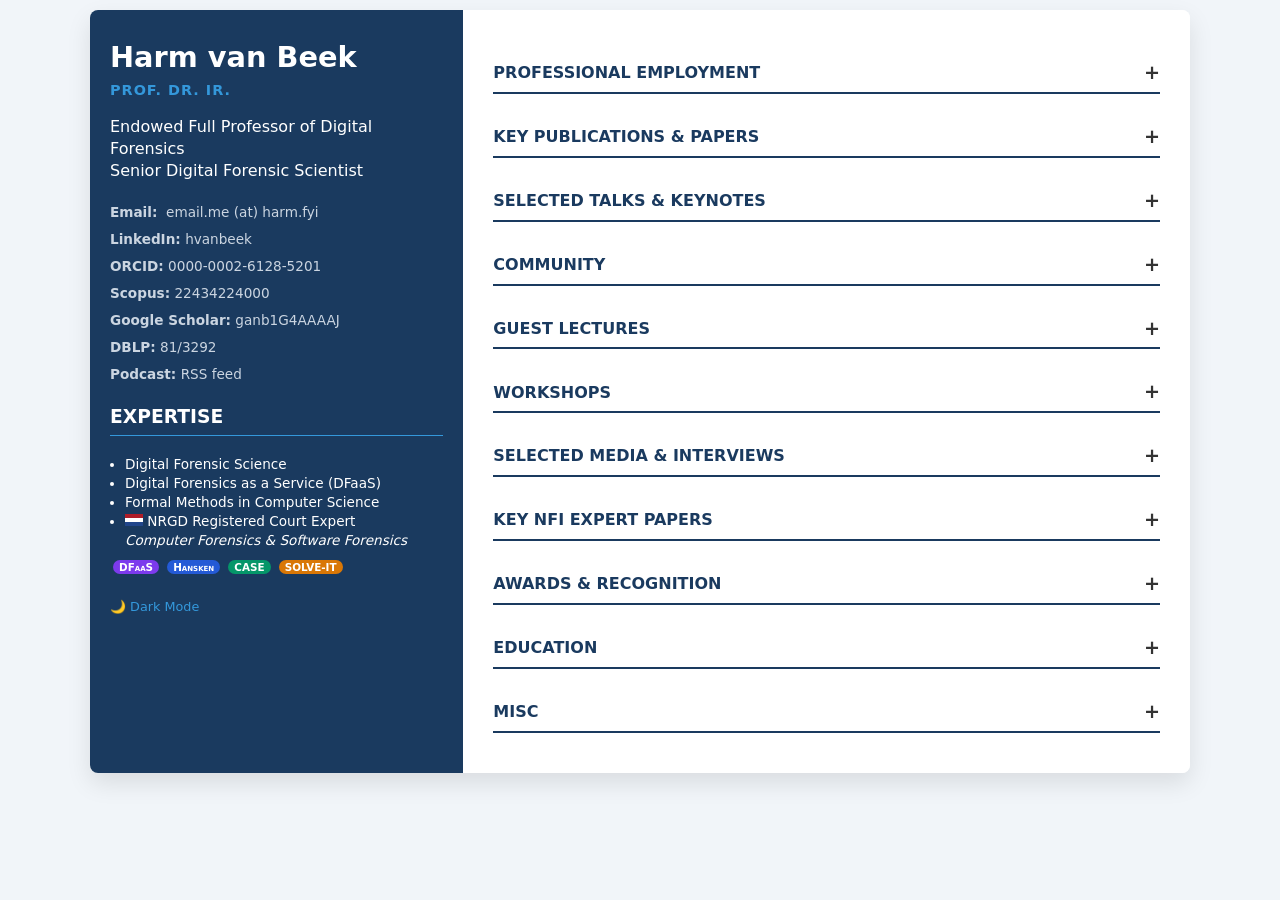
==== index.html @ a6e136b5 "bibtex buttons added" ====
<!DOCTYPE html>
<html lang="en">
<head>
    <meta charset="UTF-8">
    <meta name="viewport" content="width=device-width, initial-scale=1.0">
    <title>Harm van Beek</title>
    <link rel="stylesheet" href="styles.css">
</head>
<body>

<div class="cv-container">
    <aside class="sidebar">
        <h1>Harm van Beek</h1>
        <h2>Prof. Dr. Ir.</h2>
        <p>Endowed Full Professor of Digital Forensics<br>
		Senior Digital Forensic Scientist</p>
        
        <div class="contact-info">
            <div class="contact-item"><strong>Email:</strong>&nbsp; email.me (at) harm.fyi</div>
            <div class="contact-item"><strong>LinkedIn:</strong>&nbsp; <a href="https://linkedin.com/in/hvanbeek" target="_blank">hvanbeek</a></div>
            <div class="contact-item"><strong>ORCID:</strong>&nbsp; <a href="https://orcid.org/0000-0002-6128-5201" target="_blank">0000-0002-6128-5201</a></div>
            <div class="contact-item"><strong>Scopus:</strong>&nbsp; <a href="https://www.scopus.com/authid/detail.uri?authorId=22434224000" target="_blank">22434224000</a></div>
			<div class="contact-item"><strong>Google Scholar:</strong>&nbsp; <a href="https://scholar.google.nl/citations?user=ganb1G4AAAAJ" target="_blank">ganb1G4AAAAJ</a></div>
            <div class="contact-item"><strong>DBLP:</strong>&nbsp; <a href="https://dblp.org/pid/81/3292.html" target="_blank">81/3292</a></div>           
            <div class="contact-item"><strong><a href="podcast.html" target="_blank">Podcast</a>:</strong>&nbsp; <a href="podcast-rss.xml" target="_blank">RSS feed</a></div>
        </div>

        <div style="margin-top:20px;">
            <h3 style="border-bottom: 1px solid var(--accent); padding-bottom:5px;">EXPERTISE</h3>
            <ul style="font-size: 0.85rem; padding-left: 15px; margin: 5px 0;">
                <li>Digital Forensic Science</li>
                <li>Digital Forensics as a Service (DFaaS)</li>
                <li>Formal Methods in Computer Science</li>
                <li> <div class="dutch-flag"></div> NRGD Registered Court Expert<br>
                    <em>Computer Forensics &amp; Software Forensics</em></li>
            </ul>
        </div>

		<span class="tag tag-dfaas" onclick="filterTag('dfaas')">DFaaS</span>
		<span class="tag tag-hansken" onclick="filterTag('hansken')">Hansken</span>
		<span class="tag tag-case" onclick="filterTag('case')">CASE</span>
		<span class="tag tag-solveit" onclick="filterTag('solveit')">SOLVE-IT</span>

        <div id="theme-toggle" style="margin-top: 20px; cursor: pointer; font-size: 0.8rem; color: var(--accent);">🌙 Dark Mode</div>

    </aside>

    <main class="main-content">
        
        <div class="section-header" onclick="toggleSection('emp')">
            <h3>Professional Employment</h3>
            <span class="collapse-icon" id="emp-icon">+</span>
        </div>
        <div id="emp" class="collapsible-content collapsed">
            <div class="entry">
                <span class="entry-date">Since 2024</span>
                <span class="entry-title">Endowed Full Professor of Digital Forensics</span>
                <span class="entry-desc">Open Universiteit (OUNL), Faculty of Science</span>
                <a href="https://www.ou.nl/en/zoek-medewerker#!user/HB6" class="link-btn" target="_blank">link</a>
            </div>
            <div class="entry">
                <span class="entry-date">Since 2009</span>
                <span class="entry-title">(Senior) Digital Forensic Scientist</span>
                <span class="entry-desc">Netherlands Forensic Institute (NFI)</span>
                <a href="https://www.forensicinstitute.nl/research-and-innovation/nfi-professors/harm-van-beek" class="link-btn" target="_blank">link</a>
			</div>
            <div class="entry">
                <span class="entry-date">Since 2026</span> <span class="tag tag-hansken">Hansken</span>
                <span class="entry-title">Hansken Scientific Lead</span>
                <span class="entry-desc">Hansken, Netherlands Forensic Institute (NFI)</span>
                <a href="https://www.hansken.nl/latest/news/2026/05/28/bridging-science-and-practice-a-new-chapter-for-the-hansken-community" class="link-btn" target="_blank">link</a>
			</div>
            <div class="entry">
                <span class="entry-date">1998 - 2009</span>
                <span class="entry-title">Founder, Co-owner and CTO</span>
                <span class="entry-desc">ISAAC Software Solutions BV &amp; ISAAC Web Solutions BV</span>
            </div>
        </div>

        <div class="section-header" onclick="toggleSection('pub')">
            <h3>Key Publications & Papers</h3>
            <span class="collapse-icon" id="pub-icon">+</span>
        </div>
        <div id="pub" class="collapsible-content collapsed">
            <div class="entry">
                <span class="entry-date">Oct 2026</span>
                <span class="entry-title">A Formal Model for Forensically Sound Timestamp Normalization</span>
                <span class="entry-desc">L. Hornung, C. Bakker, B. Timbermont, R. van Dijk, H. van Beek, N. Alechina. International Symposium on Temporal Representation and Reasoning (TIME) 2026.</span>
                <a href="https://doi.org/10.4230/OASIcs.TIME.2026.10" class="link-btn" target="_blank">DOI</a>&nbsp;<a href="#" onclick="downloadBibtex('10.4230/OASIcs.TIME.2026.10').catch(error => console.error(error)); return false;" class="link-btn">BibTeX</a>
            </div>
            <div class="entry">
                <span class="entry-date">Aug 2026</span>
                <span class="entry-title"><div class="dutch-flag"></div> Landecks normatieve ideaal en de technische realiteit: naar een gefaseerd toetsingskader</span>
                <span class="entry-desc">H. van Beek, M. Egberts. Expertise &amp; Recht.</span>
                <a href="https://www.uitgeverijparis.nl/nl/reader/2000000195/2000001838" class="link-btn" target="_blank">link</a>&nbsp;<a href="bib/beek_landeck_2026.bib" target="_blank" class="link-btn">BibTeX</a>
            </div>
            <div class="entry">
                <span class="entry-date">Jul 2026</span> <span class="tag tag-hansken">Hansken</span>
                <span class="entry-title">From Data to Discovery: Harnessing Advanced Language Models for Digital Forensics</span>
                <span class="entry-desc">H. Henseler &amp; H. van Beek. Policing in the Digital Society Network Yearbook 2026</span>
                <a href="https://www.boomportaal.nl/boek/9789047303183#39" class="link-btn" target="_blank">link</a>&nbsp;<a href="bib/henseler_harnessing_2026.bib" target="_blank" class="link-btn">BibTeX</a>
            </div>
            <div class="entry">
                <span class="entry-date">Apr 2026</span>
                <span class="entry-title">How to carve out-of-order fragmented files</span>
                <span class="entry-desc">N. Huijsmans, B. Kuijsten, H. Jonker, H. van Beek. Lecture Notes in Computer Science.</span>
                <a href="https://doi.org/10.1007/978-3-032-20684-8_7" class="link-btn" target="_blank">DOI</a>&nbsp;<a href="#" onclick="downloadBibtex('10.1007/978-3-032-20684-8_7').catch(error => console.error(error)); return false;" class="link-btn">BibTeX</a>
            </div>
            <div class="entry">
                <span class="entry-date">Mar 2026</span>
                <span class="entry-title">Connecting File Timestamps: A Formal Approach</span>
                <span class="entry-desc">L. Hornung, H. Jonker, H. van Beek. Digital Forensic Doctorate Symposium (DFDS) 2026</span>
                <a href="https://doi.org/10.1145/3785318.3785319" class="link-btn" target="_blank">DOI</a>&nbsp;<a href="#" onclick="downloadBibtex('10.1145/3785318.3785319').catch(error => console.error(error)); return false;" class="link-btn">BibTeX</a>
            </div>
            <div class="entry">
                <span class="entry-date">Mar 2026</span> <span class="tag tag-hansken">Hansken</span>
                <span class="entry-title">Structured Report Generation using Local LLMs for Chat-Based Digital Forensics</span>
                <span class="entry-desc"> Y. Dehing, H. Henseler, T. Meconi, M. Worring, H. van Beek. Digital Forensic Doctorate Symposium (DFDS) 2026</span>
                <a href="https://doi.org/10.1145/3785318.3785330" class="link-btn" target="_blank">DOI</a>&nbsp;<a href="#" onclick="downloadBibtex('10.1145/3785318.3785330').catch(error => console.error(error)); return false;" class="link-btn">BibTeX</a>
            </div>
            <div class="entry">
                <span class="entry-date">Sep 2025 | Inaugural Lecture</span>
                <span class="entry-title">Digital Traces: Clearly Unclear</span>
                <span class="entry-desc">H. van Beek. Open Universiteit, Heerlen</span>
                <a href="https://doi.org/10.71583/20250919hvb" class="link-btn" target="_blank">DOI</a>&nbsp;<a href="#" onclick="downloadBibtex('10.71583/20250919hvb').catch(error => console.error(error)); return false;" class="link-btn">BibTeX</a>
                <a href="https://ou.nl/vanbeek" class="link-btn" target="_blank">NL</a>
                <a href="https://ou.nl/vanbeek-en" class="link-btn" target="_blank">EN</a>
            </div>
            <div class="entry">
                <span class="entry-date">Jul 2025</span>
                <span class="entry-title">Criminalistic zoom levels: Unravelling the hierarchy of forensic traces</span>
                <span class="entry-desc">H. van Beek, C. van den Pol, J. van der Weerd. Forensic Science International</span>
                <a href="https://doi.org/10.1016/j.forsciint.2025.112498" class="link-btn" target="_blank">DOI</a>&nbsp;<a href="#" onclick="downloadBibtex('10.1016/j.forsciint.2025.112498').catch(error => console.error(error)); return false;" class="link-btn">BibTeX</a>
            </div>
            <div class="entry">
                <span class="entry-date">Apr 2025</span> <span class="tag tag-solveit">SOLVE-IT</span>
                <span class="entry-title">SOLVE-IT: A proposed digital forensic knowledge base</span>
                <span class="entry-desc">C. Hargreaves, H. van Beek, E. Casey. Digital Forensic Research Conference (DFRWS) EU 2025</span>
                <a href="https://doi.org/10.1016/j.fsidi.2025.301864" class="link-btn" target="_blank">DOI</a>&nbsp;<a href="#" onclick="downloadBibtex('10.1016/j.fsidi.2025.301864').catch(error => console.error(error)); return false;" class="link-btn">BibTeX</a>
            </div>
            <div class="entry">
                <span class="entry-date">Jun 2023</span> <span class="tag tag-hansken">Hansken</span>
                <span class="entry-title">ChatGPT as a copilot for investigating digital evidence</span>
                <span class="entry-desc">H. Henseler, H. van Beek. LegalAIIA 2023, in conjunction with ICAIL 2023</span>
                <a href="https://ceur-ws.org/Vol-3423/paper6.pdf" class="link-btn" target="_blank">link</a>&nbsp;<a href="bib/henseler_chatgpt_2023.bib" target="_blank" class="link-btn">BibTeX</a>

            </div>
            <div class="entry">
                <span class="entry-date">Dec 2020</span> <span class="tag tag-dfaas">DFaaS</span><span class="tag tag-hansken">Hansken</span>
                <span class="entry-title">Digital Forensics as a Service: Stepping up the game</span>
                <span class="entry-desc">H. van Beek, J. van den Bos, A. Boztas, E. van Eijk, R. Schramp, M. Ugen. Forensic Science International: Digital Investigation</span>
                <a href="https://doi.org/10.1016/j.fsidi.2020.301021" class="link-btn" target="_blank">DOI</a>&nbsp;<a href="#" onclick="downloadBibtex('10.1016/j.fsidi.2020.301021').catch(error => console.error(error)); return false;" class="link-btn">BibTeX</a>
            </div>
			<div class="entry">
                <span class="entry-date">Nov 2018</span>
                <span class="entry-title">A forensic visual aid: traces versus knowledge</span>
                <span class="entry-desc">H. van Beek. Science & Justice</span>
                <a href="https://doi.org/10.1016/j.scijus.2018.08.006" class="link-btn" target="_blank">DOI</a>&nbsp;<a href="#" onclick="downloadBibtex('10.1016/j.scijus.2018.08.006').catch(error => console.error(error)); return false;" class="link-btn">BibTeX</a>
            </div>
            <div class="entry">
                <span class="entry-date">Sep 2017</span> <span class="tag tag-case">CASE</span>
                <span class="entry-title">Advancing coordinated cyber-investigations and tool interoperability using a community developed specification language</span>
                <span class="entry-desc">E. Casey, S. Barnum, R. Griffith, J. Snyder, H. van Beek, A. Nelson. Forensic Science International: Digital Investigation</span>
                <a href="https://doi.org/10.1016/j.diin.2017.08.002" class="link-btn" target="_blank">DOI</a>&nbsp;<a href="#" onclick="downloadBibtex('10.1016/j.diin.2017.08.002').catch(error => console.error(error)); return false;" class="link-btn">BibTeX</a>
            </div>
            <div class="entry">
                <span class="entry-date">Dec 2015</span> <span class="tag tag-dfaas">DFaaS</span> <span class="tag tag-hansken">Hansken</span>
                <span class="entry-title">Digital Forensics as a Service: Game On</span>
                <span class="entry-desc">H. van Beek, E. van Eijk, R. van Baar, M. Ugen, J. Bodde, A. Siemelink. Forensic Science International: Digital Investigation</span>
                <a href="https://doi.org/10.1016/j.diin.2015.07.004" class="link-btn" target="_blank">DOI</a>&nbsp;<a href="#" onclick="downloadBibtex('10.1016/j.diin.2015.07.004').catch(error => console.error(error)); return false;" class="link-btn">BibTeX</a>
            </div>
			<div class="entry">
                <span class="entry-date">May 2014</span> <span class="tag tag-dfaas">DFaaS</span>
                <span class="entry-title">Digital Forensics as a Service: a Game Changer</span>
                <span class="entry-desc">R. van Baar, H. van Beek, E. van Eijk. Forensic Science International: Digital Investigation</span>
                <a href="https://doi.org/10.1016/j.diin.2014.03.007" class="link-btn" target="_blank">DOI</a>&nbsp;<a href="#" onclick="downloadBibtex('10.1016/j.diin.2014.03.007').catch(error => console.error(error)); return false;" class="link-btn">BibTeX</a>
            </div>
            <div class="entry">
                <span class="entry-date">Jun 2005 | PhD thesis</span>
                <span class="entry-title">Specification and Analysis of Internet Applications</span>
                <span class="entry-desc">H. van Beek. Eindhoven University of Technology</span>
                <a href="https://doi.org/10.6100/IR589889" class="link-btn" target="_blank">DOI</a>&nbsp;<a href="#" onclick="downloadBibtex('10.6100/IR589889').catch(error => console.error(error)); return false;" class="link-btn">BibTeX</a>
            </div>
        </div>


         <div class="section-header" onclick="toggleSection('talks')">
            <h3>Selected Talks &amp; Keynotes</h3>
            <span class="collapse-icon" id="talks-icon">+</span>
        </div>
        <div id="talks" class="collapsible-content collapsed">
            <div class="entry">
                <span class="entry-date">Keynote | Apr 2026</span> <span class="tag tag-hansken">Hansken</span>
                <span class="entry-title">Hansken - From tool to infrastructure</span>
                <span class="entry-desc">Cyclopes final conference, St. Julians, Malta</span>
            </div>
            <div class="entry">
                <span class="entry-date">Keynote | Sep 2025</span> <span class="tag tag-hansken">Hansken</span>
                <span class="entry-title">Hansken - transforming digital investigations</span>
                <span class="entry-desc">CINTiA 2025, AGH University, Krakow, Poland</span>
            </div>
            <div class="entry">
                <span class="entry-date">Inaugural Lecture | Sep 2025</span>
                <span class="entry-title">Digitale sporen: duidelijk onduidelijk</span>
                <span class="entry-desc">Open Universiteit, Heerlen, The Netherlands</span>
            </div>
            <div class="entry">
                <span class="entry-date">Techtalk | Jun 2025</span>
                <span class="entry-title">How digital evidence works</span>
                <span class="entry-desc">Cyber Warfare Centre, Ministry of Defense, Huis ter Heide, The Netherlands</span>
            </div>
            <div class="entry">
                <span class="entry-date">Talk | Jun 2025</span> <span class="tag tag-hansken">Hansken</span>
                <span class="entry-title">Introducing the Hansken Academic Network</span>
                <span class="entry-desc">Computer Science Department, Open Universiteit, The Netherlands</span>
            </div>
            <div class="entry">
                <span class="entry-date">Talk | Mar 2025</span>
                <span class="entry-title">Introducing OUNL to the Hansken Community</span>
                <span class="entry-desc">Hansken Quarterly, Utrecht, The Netherlands</span>
            </div>
            <div class="entry">
                <span class="entry-date">Talk | Dec 2024</span>
                <span class="entry-title">How digital evidence works</span>
                <span class="entry-desc">Intelligence Insight, LIEC and RIECs on subversion, virtual</span>
            </div>
            <div class="entry">
                <span class="entry-date">Talk | Nov 2024</span> <span class="tag tag-hansken">Hansken</span>
                <span class="entry-title">Providing remote access to criminal case data to defense lawyers</span>
                <span class="entry-desc">NFI 25th anniversary symposium, The Hague, The Netherlands</span>
            </div>
            <div class="entry">
                <span class="entry-date">Talk | Oct 2024</span>
                <span class="entry-title">Strengthening the DF foundation at Open Universiteit</span>
                <span class="entry-desc">3rd Hansken.io, Rotterdam, The Netherlands</span>
            </div>
            <div class="entry">
                <span class="entry-date">Keynote | Sep 2024</span>
                <span class="entry-title">How digital evidence works</span>
                <span class="entry-desc">I&amp;I Study day, Open Universiteit, Utrecht, The Netherlands</span>
            </div>
            <div class="entry">
                <span class="entry-date">Keynote | Mar 2024</span>
                <span class="entry-title">How digital evidence works</span>
                <span class="entry-desc">DevConf 2024, Heerlen, The Netherlands</span>
            </div>
            <div class="entry">
                <span class="entry-date">Talk | Jan 2024</span>
                <span class="entry-title">Destroying Digital traces containing privileged communication</span>
                <span class="entry-desc">Ministry of Justice &amp; Security, Utrecht, The Netherlands</span>
            </div>
            <div class="entry">
                <span class="entry-date">Talk | Oct 2023</span> <span class="tag tag-hansken">Hansken</span>
                <span class="entry-title">ChatGPT as a co-pilot for investigating digital evidence</span>
                <span class="entry-desc">CLHC Colloquium, Amsterdam, The Netherlands</span>
            </div>
            <div class="entry">
                <span class="entry-date">Talk | Mar 2023</span> <span class="tag tag-hansken">Hansken</span>
                <span class="entry-title">Hansken, the past, the present and the future</span>
                <span class="entry-desc">NFI Science Café, The Hague, The Netherlands</span>
            </div>
            <div class="entry">
                <span class="entry-date">Keynote | Sep 2022</span> <span class="tag tag-dfaas">DFaaS</span>
                <span class="entry-title">Lessons learned from implementing DFaaS</span>
                <span class="entry-desc">DFRWS APAC 2022 (hybrid), Adelaide, Australia</span>
            </div>
            <div class="entry">
                <span class="entry-date">Talk | Jun 2022</span>
                <span class="entry-title">What makes software forensic? And how do you engineer it?</span>
                <span class="entry-desc">Tweakers Developers Summit, Utrecht, The Netherlands</span>
            </div>
            <div class="entry">
                <span class="entry-date">Keynote | Oct 2021</span> <span class="tag tag-hansken">Hansken</span>
                <span class="entry-title">Towards the use of AI in digital investigations</span>
                <span class="entry-desc">4th Hansken Community Day, virtual</span>
            </div>
            <div class="entry">
                <span class="entry-date">Keynote | Sep 2019</span>
                <span class="entry-title">Digital Forensics, what is that all about?</span>
                <span class="entry-desc">Computer Science day, Open Universiteit, Utrecht, The Netherlands</span>
            </div>
            <div class="entry">
                <span class="entry-date">Talk | Sep 2019</span> <span class="tag tag-case">CASE</span>
                <span class="entry-title">Introduction to CASE</span>
                <span class="entry-desc">Forensic Experts Forum (FEF), Europol European Cybercrime Centre (EC3), The Hague, The Netherlands</span>
            </div>
            <div class="entry">
                <span class="entry-date">Talk | Mar 2019</span> <span class="tag tag-hansken">Hansken</span>
                <span class="entry-title">Introduction to Hansken</span>
                <span class="entry-desc">EU Standing Committee COSI, Bucharest, Romania</span>
            </div>
            <div class="entry">
                <span class="entry-date">Talk | Nov 2018</span>
                <span class="entry-title">Agile software development for digital forensics</span>
                <span class="entry-desc">Theme day `Forensic investigation under development', Police Academy, Apeldoorn, The Netherlands</span>
            </div>
            <div class="entry">
                <span class="entry-date">Talk | Sep 2018</span> <span class="tag tag-dfaas">DFaaS</span>
                <span class="entry-title">Introduction to Digital Forensics as a Service</span>
                <span class="entry-desc">ENFSI Forensic IT Workgroup, St.Petersburg, Russia</span>
            </div>
            <div class="entry">
                <span class="entry-date">Talk | May 2018</span> <span class="tag tag-dfaas">DFaaS</span>
                <span class="entry-title">Digital Forensics as a Service, what's that all about?</span>
                <span class="entry-desc">Theme day `Never a dull moment', Knowledge Center Cybercrime for the Judiciary, Amsterdam, The Netherlands</span>
            </div>
            <div class="entry">
                <span class="entry-date">Talk | Mar 2017</span>
                <span class="entry-title">Knowledge + data = traces</span>
                <span class="entry-desc">Symposium `Technology and Society', Hogeschool Zuyd, Heerlen, The Netherlands</span>
            </div>
            <div class="entry">
                <span class="entry-date">Talk | Sep 2016</span> <span class="tag tag-dfaas">DFaaS</span>  <span class="tag tag-casew">CASE</span>
                <span class="entry-title">Introduction to Digital Forensics as a Service</span>
                <span class="entry-desc">EVIDENCE Annual Conference: Digital Evidence Trends and Perspectives, The Hague, The Netherlands</span>
            </div>
            <div class="entry">
                <span class="entry-date">Talk | Aug 2016</span> <span class="tag tag-dfaas">DFaaS</span>
                <span class="entry-title">Digital Forensics as a Service: an update</span>
                <span class="entry-desc">DFRWS USA 2016, Seattle, USA</span>
            </div>
            <div class="entry">
                <span class="entry-date">Talk | Apr 2014</span> <span class="tag tag-dfaas">DFaaS</span>
                <span class="entry-title">Introduction to Digital Forensics as a Service</span>
                <span class="entry-desc">Spring Days on Cyber-Security, Institute for Programming research and Algorithmics (IPA), Putten, The Netherlands</span>
            </div>
            <div class="entry">
                <span class="entry-date">Talk | Apr 2013</span> <span class="tag tag-dfaas">DFaaS</span>
                <span class="entry-title">Introduction to Digital Forensics as a Service</span>
                <span class="entry-desc">Platform for the Information Society members special `Big Data in practice', VNO-NCW, The Hague, The Netherlands</span>
            </div>
            <div class="entry">
                <span class="entry-date">Talk | Mar 2013</span> <span class="tag tag-dfaas">DFaaS</span>
                <span class="entry-title">Introduction to Digital Forensics as a Service</span>
                <span class="entry-desc">Pre-summit Hadoop User Group meetup, Amsterdam, The Netherlands</span>
            </div>
            <div class="entry">
                <span class="entry-date">Talk | Aug 2012</span>
                <span class="entry-title">Introduction to XIRAF</span>
                <span class="entry-desc">European Academy on Forensic Science (EAFS 2012), The Hague, The Netherlands</span>
            </div>
            <div class="entry">
                <span class="entry-date">Talk | Jun 2012</span>
                <span class="entry-title">Digital Forensics, what's that all about?</span>
                <span class="entry-desc">MacFAN Alumni colloquium, Technische Universiteit Eindhoven, Eindhoven, The Netherlands</span>
            </div>
		</div>

        <div class="section-header" onclick="toggleSection('community')">
            <h3>Community</h3>
            <span class="collapse-icon" id="community-icon">+</span>
        </div>
        <div id="community" class="collapsible-content collapsed">
            <div class="entry">
                <span class="entry-date">Symposium co-founder &amp; co-organizer | since 2026  <a href="https://dfnl.ou.nl" class="link-btn" target="_blank">dfnl.ou.nl</a></span>
                <span class="entry-title">Dutch Digital Forensic Doctorate Seminar (DFNL)</span>
                <span class="entry-desc">Recurring online forum for early-career researchers and PhD students from Dutch universities to present and discuss recent developments in digital forensics.</span>
            </div>
            <div class="entry">
                <span class="entry-date">Conference co-organizer | since 2023</span>
                <span class="entry-title">Digital Forensic Research Conference Europe (DFRWS-EU)</span>
                <span class="entry-desc">
                    <span class="no-break">2027: Edinburgh, Scotland (keynote co-chair);</span>
                    <span class="no-break">2026: Linköping, Sweden (keynote co-chair);</span>
                    <span class="no-break">2025: Brno, Czechia (presentation co-chair);</span>
                    <span class="no-break">2024: Zaragoza, Spain (workshop co-chair);</span>
                    <span class="no-break">2023: Bonn, Germany (rodeo co-chair)</span>
                </span>
            </div>
            <div class="entry">
                <span class="entry-date">Program Committee member | since 2021</span>
                <span class="entry-title">Digital Forensic Research Conference Europe (DFRWS-EU)</span>
                <span class="entry-desc">
                    <span class="no-break">2027: Edinburgh, Scotland;</span>
                    <span class="no-break">2026: Linköping, Sweden;</span>
                    <span class="no-break">2025: Brno, Czechia;</span>
                    <span class="no-break">2024: Zaragoza, Spain;</span>
                    <span class="no-break">2023: Bonn, Germany;</span>
                    <span class="no-break">2022: Oxford, United Kingdom;</span>
                    <span class="no-break">2021: (virtual)</span>
                </span>
            </div>
            <div class="entry">
                <span class="entry-date">Program Committee member | since 2021</span>
                <span class="entry-title">International Workshop on Digital Forensics (ARES WSDF)</span>
                <span class="entry-desc">
                    <span class="no-break">2026: Linköping, Sweden;</span>
                    <span class="no-break">2025: Ghent, Belgium;</span>
                    <span class="no-break">2024: Vienna, Austria;</span>
                    <span class="no-break">2023: Benevento, Italy;</span>
                    <span class="no-break">2022: Vienna, Austria;</span>
                    <span class="no-break">2021: virtual</span>
                </span>
            </div>
            <div class="entry">
                <span class="entry-date">Program Committee member | since 2025</span>
                <span class="entry-title">Digital Forensic Doctoral Symposium (DFDS)</span>
                <span class="entry-desc">
                    <span class="no-break">2027: Edinburgh, Scotland;</span>
                    <span class="no-break">2026: Linköping, Sweden;</span>
                    <span class="no-break">2025: Brno, Czechia</span>
                </span>
            </div>
            <div class="entry">
                <span class="entry-date">Expert Group member | since 2019</span>
                <span class="entry-title"><div class="dutch-flag"></div> Expert Group of the Cyber Crime Knowledge Center for the Netherlands Judiciary</span>
                <span class="entry-desc">Gerechtshof Den Haag, Rechtspraak</span>
            </div>
            <div class="entry">
                <span class="entry-date">Advisory Board member | since 2020</span>
                <span class="entry-title">CSAFE Research and Technology Transfer Advisory Board</span>
                <span class="entry-desc">Center for Statistics and Applications in Forensic Evidence (CSAFE), Iowa State University, United States</span>
            </div>
            <div class="entry">
                <span class="entry-date">Advisory Board member | since 2023</span>
                <span class="entry-title"><div class="dutch-flag"></div> Education Advisory Committee (OAC) of the University of Applied Sciences Leiden</span>
                <span class="entry-desc">Digital Forensics education program (bachelor Forensic ICT, master Digital Forensics)</span>
            </div>
            <div class="entry">
                <span class="entry-date">Editorial Board member | since 2025</span>
                <span class="entry-title"><div class="dutch-flag"></div> Editorial Board of the Journal for Safety (Tijdschrift voor Veiligheid, TvV)</span>
                <span class="entry-desc">Stichting Veiligheidspublicaties (SVP), published by Koninklijke Boom Uitgevers</span>
            </div>
            <div class="entry">
                <span class="entry-date">Conference track co-organizer | Mar 2026</span>
                <span class="entry-title">Digital Exchange XL Science 2026 (DEX-XL Science)</span>
                <span class="entry-desc">Noordwijkerhout, NL</span>
            </div>
            <div class="entry">
                <span class="entry-date">Symposium organizer | Sep 2025</span>
                <span class="entry-title"><div class="dutch-flag"></div> Digitale sporen op de juridische weegschaal</span>
                <span class="entry-desc">Open Universiteit, Heerlen, The Netherlands</span>
            </div>
            <div class="entry">
                <span class="entry-date">Brainstorm participator | Aug 2024</span>
                <span class="entry-title">Registering Court Experts on Digital Forensics</span>
                <span class="entry-desc">NRGD, Utrecht, The Netherlands</span>
            </div>
            <div class="entry">
                <span class="entry-date">Panel Discussion co-organizer | Jul 2024</span>
                <span class="entry-title">Panel discussion on Formal Methods in Digital Forensics</span>
                <span class="entry-desc">DFRWS USA, Baton Rouge, USA</span>
            </div>
            <div class="entry">
                <span class="entry-date">Stakeholder Day organizer | Jun 2024</span>
                <span class="entry-title"><div class="dutch-flag"></div> Stakeholder day 'towards digital data forensics at the NFI'</span>
                <span class="entry-desc">The Hague, The Netherlands</span>
            </div>         
            <div class="entry">
                <span class="entry-date">Brainstorm co-organizer | May 2022</span>
                <span class="entry-title">On the Future of Digital Forensics</span>
                <span class="entry-desc">Brainstorm by NRGD, EAFS 2022, Stockholm, Sweden</span>
            </div>
        </div>

        <div class="section-header" onclick="toggleSection('guest')">
            <h3>Guest Lectures</h3>
            <span class="collapse-icon" id="guest-icon">+</span>
        </div>
        <div id="guest" class="collapsible-content collapsed">
            <div class="entry">
                <span class="entry-date">Guest Lecture | Mar 2026</span>
                <span class="entry-title"><div class="dutch-flag"></div> NFI Court experts</span>
                <span class="entry-desc">Criminal Evidence, Master of Laws, Open Universiteit</span>
            </div>
            <div class="entry">
                <span class="entry-date">Guest Lecture | Nov 2025</span>
                <span class="entry-title">Introduction to forensics data analysis</span>
                <span class="entry-desc">Forensic advisors for the Dutch Judiciary, SSR/NFI</span>
            </div>
            <div class="entry">
                <span class="entry-date">Guest Lecture | Nov 2025, Oct 2024, May 2023, Jun 2021</span>
                <span class="entry-title">Recording and reporting digital forensic investigations</span>
                <span class="entry-desc">Software engineers, NFI</span>
            </div>
            <div class="entry">
                <span class="entry-date">Guest Lecture | Oct 2025, Oct 2024, Oct 2023</span>
                <span class="entry-title">Large scale digital forensics</span>
                <span class="entry-desc">Master Information Security, NTNU, Norway <small>(virtual)</small></span>
            </div>
            <div class="entry">
                <span class="entry-date">Guest Lecture | Oct 2025, Sep 2024, May 2023, Oct 2021, Jan 2018</span>
                <span class="entry-title">NFI court experts and the Dutch criminal law</span>
                <span class="entry-desc">Software engineers, NFI</span>
            </div>
            <div class="entry">
                <span class="entry-date">Guest Lecture | Sep 2025, Dec 2023, Jun 2023, Mar 2023</span> <span class="tag tag-hansken">Hansken</span>
                <span class="entry-title">Introduction to Hansken</span>
                <span class="entry-desc">Judges in training, SSR/NFI</span>
            </div>
            <div class="entry">
                <span class="entry-date">Guest Lecture | Mar 2025, Mar 2024, Mar 2023</span>
                <span class="entry-title">Large scale forensic data analysis</span>
                <span class="entry-desc">Master Forensic Science, University of Amsterdam</span>
            </div>
            <div class="entry">
                <span class="entry-date">Guest Lecture | Mar 2025</span>
                <span class="entry-title">Digital Evidence. What is that all about?</span>
                <span class="entry-desc">IT in the context of Law, Bachelor Law, University of Groningen</span>
            </div>
            <div class="entry">
                <span class="entry-date">Guest Lecture | Oct 2024</span>
                <span class="entry-title">What is data? From data to digital traces</span>
                <span class="entry-desc">Training and study centre for the judiciary, recorded lecture</span>
            </div>
            <div class="entry">
                <span class="entry-date">Guest Lecture | Sep 2024, May 2023</span>
                <span class="entry-title">Digital forensic investigations at the NFI</span>
                <span class="entry-desc">Software engineers, NFI</span>
            </div>
            <div class="entry">
                <span class="entry-date">Guest Lecture | Jan 2024, Feb 2023, Feb 2022</span>
                <span class="entry-title">Introduction to Digital Evidence</span>
                <span class="entry-desc">Advanced Master Law and Digital Technology, Leiden University</span>
            </div>
            <div class="entry">
                <span class="entry-date">Guest Lecture | Feb 2023</span> <span class="tag tag-hansken">Hansken</span>
                <span class="entry-title">AI-assisted digital investigations in Hansken</span>
                <span class="entry-desc">Interpol Virtual Training Room for Digital Experts <small>(virtual)</small></span>
            </div>
            <div class="entry">
                <span class="entry-date">Guest Lecture | Sep 2022, Feb 2021, Nov 2019, Jan 2014</span>
                <span class="entry-title">Introduction to Digital Forensics</span>
                <span class="entry-desc">Forensic Coordinators in training, Netherlands Police Academy</span>
            </div>
            <div class="entry">
                <span class="entry-date">Guest Lecture | Jan 2022</span>
                <span class="entry-title">Why should algorithms find digital evidence?</span>
                <span class="entry-desc">Team Follow the Money, Netherlands Public Prosecutor Service</span>
            </div>
            <div class="entry">
                <span class="entry-date">Guest Lecture | Aug 2019</span> <span class="tag tag-dfaas">DFaaS</span>
                <span class="entry-title">Introduction to Digital Forensics as a Service</span>
                <span class="entry-desc">Summer School on Computational Forensics, Norway</span>
            </div>
            <div class="entry">
                <span class="entry-date">Guest Lecture | Apr 2019</span> <span class="tag tag-hansken">Hansken</span>
                <span class="entry-title">Technical and judicial aspects of the use of Hansken</span>
                <span class="entry-desc">National Meeting of Forensic Prosecutors, SSR</span>
            </div>
            <div class="entry">
                <span class="entry-date">Guest Lecture | Jul 2017, Mar 2009 - Jul 2017</span> <span class="tag tag-hansken">Hansken</span>
                <span class="entry-title">Hansken/Xiraf training</span>
                <span class="entry-desc">Case investigators and analysts, NFI &amp; Netherlands Police Academy (>100 sessions)</span>
            </div>
            <div class="entry">
                <span class="entry-date">Guest Lecture | Jun 2017, Jun 2016</span>
                <span class="entry-title">Digital Forensics for the Judiciary</span>
                <span class="entry-desc">Cyber Crime Knowledge Center for the Netherlands Judiciary</span>
            </div>
            <div class="entry">
                <span class="entry-date">Guest Lecture | Jun 2012</span>
                <span class="entry-title">Introduction to Digital Forensics</span>
                <span class="entry-desc">University of Luxemburg, Luxemburg</span>
            </div>
            <div class="entry">
                <span class="entry-date">Guest Lecture | Feb 2012</span>
                <span class="entry-title">Introduction to Digital Forensics</span>
                <span class="entry-desc">Delft University of Technology, The Netherlands</span>
            </div>
        </div>

        <div class="section-header" onclick="toggleSection('workshops')">
            <h3>Workshops</h3>
            <span class="collapse-icon" id="workshops-icon">+</span>
        </div>
        <div id="workshops" class="collapsible-content collapsed">
            <div class="entry">
                <span class="entry-date">Workshop | Mar 2026, Oct 2025</span> <span class="tag tag-solveit">SOLVE-IT</span><span class="tag tag-hansken">Hansken</span>
                <span class="entry-title">SOLVE-IT: improving the quality of digital investigations</span>
                <span class="entry-desc">2026: DEX-XL, Noordwijkerhout, The Netherlands;<br/> 
                    2025: Hansken.io 2025, The Hague, The Netherlands</span>
            </div>
            <div class="entry">
                <span class="entry-date">Workshop | May 2025</span> <span class="tag tag-dfaas">DFaaS</span><span class="tag tag-hansken">Hansken</span>
                <span class="entry-title">Expanding DFaaS: Insights and Innovations in the Hansken Platform</span>
                <span class="entry-desc">EAFS 2025, Dublin, Ireland</span>
            </div>
            <div class="entry">
                <span class="entry-date">Workshop | Apr 2025</span> <span class="tag tag-hansken">Hansken</span>
                <span class="entry-title">Hansken Academic Network: Collaborating on Research and Education</span>
                <span class="entry-desc">DFRWS EU 2025, Brno, Czechia</span>
            </div>
            <div class="entry">
                <span class="entry-date">Workshop | Apr 2025</span> <span class="tag tag-hansken">Hansken</span>
                <span class="entry-title">Practitioner Challenges for Academics: Discussion and Idea Generation</span>
                <span class="entry-desc">DFRWS EU 2025, Brno, Czechia</span>
            </div>
            <div class="entry">
                <span class="entry-date">Workshop | Sep 2024</span> <span class="tag tag-hansken">Hansken</span>
                <span class="entry-title">Hansken Academic Network</span>
                <span class="entry-desc">Hansken.io 2024, Rotterdam, The Netherlands <small>(coordinator)</small></span>
            </div>
            <div class="entry">
                <span class="entry-date">Workshop | Sep 2024</span> <span class="tag tag-hansken">Hansken</span>
                <span class="entry-title">Finding digital evidence with Hansken</span>
                <span class="entry-desc">I&amp;I Study day, Open Universiteit, Utrecht, The Netherlands</span>
            </div>
            <div class="entry">
                <span class="entry-date">Workshop | Jun 2024</span>
                <span class="entry-title">Introduction to digital traces</span>
                <span class="entry-desc">SSR Day of the examining magistrate (EM), Utrecht, The Netherlands</span>
            </div>
            <div class="entry">
                <span class="entry-date">Workshop | Jun 2024</span>
                <span class="entry-title">Handling and destroying legal privileged communication</span>
                <span class="entry-desc">SSR Day of the EM, Utrecht, The Netherlands</span>
            </div>
            <div class="entry">
                <span class="entry-date">Workshop | Jun 2024</span>
                <span class="entry-title">Handling and destroying legal privileged communication</span>
                <span class="entry-desc">FP Academy, Egmond aan zee, The Netherlands</span>
            </div>
            <div class="entry">
                <span class="entry-date">Workshop | Mar 2024</span> <span class="tag tag-case">CASE</span>
                <span class="entry-title">CASEW0rks</span>
                <span class="entry-desc">DFRWS EU 2024, Zaragoza, Spain</span>
            </div>
            <div class="entry">
                <span class="entry-date">Workshop | Nov 2023</span> <span class="tag tag-hansken">Hansken</span>
                <span class="entry-title">Hansken scripting and plug-ins</span>
                <span class="entry-desc">Lausanne University (UNIL), Switzerland <small>(virtual)</small></span>
            </div>
            <div class="entry">
                <span class="entry-date">Workshop | Sep 2023, Dec 2021</span> <span class="tag tag-hansken">Hansken</span>
                <span class="entry-title">Hands-on with Hansken</span>
                <span class="entry-desc">2023: OM Cyber Academy, Soestduinen, The Netherlands;<br/>
                     2021: Cybercrime congres, BijzonderStrafrecht Academie, The Hague, The Netherlands</span>
            </div>
            <div class="entry">
                <span class="entry-date">Workshop | Jul 2023, Mar 2023</span> <span class="tag tag-dfaas">DFaaS</span>
                <span class="entry-title">Providing digital forensics as a service with code notebooks</span>
                <span class="entry-desc">2023: DFRWS USA (hybrid), Baltimore, USA;<br/>
                     2023: DFRWS EU (hybrid), Bonn, Germany</span>
            </div>
            <div class="entry">
                <span class="entry-date">Workshop | Sep 2022</span> <span class="tag tag-dfaas">DFaaS</span>
                <span class="entry-title">How to provide Digital Forensics as a Service</span>
                <span class="entry-desc">DFRWS APAC 2022 <small>(hybrid)</small>, Adelaide, Australia</span>
            </div>
            <div class="entry">
                <span class="entry-date">Workshop | Jun 2022</span> <span class="tag tag-hansken">Hansken</span>
                <span class="entry-title">Hansken, the open platform for digital forensic investigations</span>
                <span class="entry-desc">EAFS 2022, Stockholm, Sweden</span>
            </div>
            <div class="entry">
                <span class="entry-date">Workshop | May 2022</span>
                <span class="entry-title">The principles of Forensic Science</span>
                <span class="entry-desc">EAFS 2022, Stockholm, Sweden</span>
            </div>
            <div class="entry">
                <span class="entry-date">Workshop | Mar 2022</span> <span class="tag tag-dfaas">DFaaS</span>
                <span class="entry-title">The Future of Digital Forensics as a Service</span>
                <span class="entry-desc">DFRWS EU 2022 <small>(hybrid)</small>, Oxford, United Kingdom</span>
            </div>

            <div class="entry">
                <span class="entry-date">Workshop | Jun 2019</span> <span class="tag tag-case">CASE</span>
                <span class="entry-title">CASE Minimum Viable Product</span>
                <span class="entry-desc">NIST National Cybersecurity Center of Excellence, Rockville, USA</span>
            </div>
            <div class="entry">
                <span class="entry-date">Workshop | Mar 2018</span> <span class="tag tag-case">CASE</span>
                <span class="entry-title">CASE Technical Implementation</span>
                <span class="entry-desc">DFRWS EU 2018, Florence, Italy</span>
            </div>
        </div>

        <div class="section-header" onclick="toggleSection('med')">
            <h3>Selected Media & Interviews</h3>
            <span class="collapse-icon" id="med-icon">+</span>
        </div>
        <div id="med" class="collapsible-content collapsed">
            <div class="entry">
                <span class="entry-date">Article | Sep 2026</span> <span class="tag tag-hansken">Hansken</span>
                <span class="entry-title"><div class="dutch-flag"></div> De digitale werkelijkheid van politiewerk</span>
                <span class="entry-desc">Het Tijdschrift voor de Politie, H. van Beek &amp; H. Henseler</span>
                <a href="https://www.websitevoordepolitie.nl/de-digitale-werkelijkheid-van-politiewerk/" class="link-btn" target="_blank">Article</a>
            </div>
            <div class="entry">
                <span class="entry-date">Article | Jan 2026</span>
                <span class="entry-title"><div class="dutch-flag"></div> Je telefoon weet of je liegt: wij keken mee in het lab</span>
                <span class="entry-desc">De Stentor, M. Simons</span>
                <a href="https://www.destentor.nl/redactie/2026/je-telefoon-weet-of-je-liegt-wij-keken-mee-in-het-lab-waar-criminelen-worden-ontmaskerd" class="link-btn" target="_blank">Article</a>
            </div>
			<div class="entry">
                <span class="entry-date">Article | Sep 2025</span>
                <span class="entry-title"><div class="dutch-flag"></div> Oratie Harm van Beek: van digitale sporen naar betrouwbaar bewijs</span>
                <span class="entry-desc">NFI.nl, E. Marijt</span>
                <a href="https://www.forensischinstituut.nl/actueel/nieuws/2025/09/11/oratie-harm-van-beek-van-digitale-sporen-naar-betrouwbaar-bewijs" class="link-btn" target="_blank">Article</a>
            </div>
			<div class="entry">
                <span class="entry-date">Article | Sep 2025</span>
                <span class="entry-title"><div class="dutch-flag"></div> Hoe maak je van digitale sporen betrouwbaar bewijs?</span>
                <span class="entry-desc">OU.nl, I. Willems</span>
                <a href="https://www.ou.nl/en/-/hoe-maak-je-van-digitale-sporen-betrouwbaar-bewijs" class="link-btn" target="_blank">Article</a>
            </div>
			<div class="entry">
                <span class="entry-date">Article | Aug 2025</span> <span class="tag tag-hansken">Hansken</span>
                <span class="entry-title"><div class="dutch-flag"></div> NFI-platform Hansken actief in zeventien landen</span>
                <span class="entry-desc">ICT/Magazine, K. Loohuis</span>
                <a href="https://www.ictmagazine.nl/blogs/nfi-platform-hansken-actief-in-zeventien-landen/" class="link-btn" target="_blank">Article</a>
            </div>
			<div class="entry">
                <span class="entry-date">Interview | May 2025</span> <span class="tag tag-hansken">Hansken</span>
                <span class="entry-title"><div class="dutch-flag"></div> Hansken helpt bij filteren toegang tot digitale sporen</span>
                <span class="entry-desc">NFI.nl, M. van der Molen</span>
                <a href="https://www.forensischinstituut.nl/actueel/achtergrondverhalen-nfi/digitaal-platform-hansken-helpt-bij-filteren-van-toegang-tot-informatie-op-digitale-gegevensdragers-eafs-2025-deel-3" class="link-btn" target="_blank">Article</a>
            </div>
			<div class="entry">
                <span class="entry-date">Interview | May 2025</span>
                <span class="entry-title"><div class="dutch-flag"></div> Privacy en digitale opsporing, een lastig parket</span>
                <span class="entry-desc">Open Magazine, OUNL, E. Hollman</span>
                <a href="https://www.ou.nl/-/openmagazine-2025-vranken-dreissen-van-beek" class="link-btn" target="_blank">Article</a>
            </div>
			<div class="entry">
                <span class="entry-date">Interview | Feb 2025</span> <span class="tag tag-solveit">SOLVE-IT</span>
                <span class="entry-title"><div class="dutch-flag"></div> NFI ontwerpt internationale kennisbank over digitaal onderzoek</span>
                <span class="entry-desc">NFI.nl, M. van der Molen</span>
                <a href="https://www.forensischinstituut.nl/actueel/nieuws/2025/05/02/nfi-ontwerpt-internationale-kennisbank-over-digitaal-forensisch-onderzoek" class="link-btn" target="_blank">Article</a>
            </div>
			<div class="entry">
                <span class="entry-date">Interview | Dec 2024</span>
                <span class="entry-title"><div class="dutch-flag"></div> Harm van Beek benoemd tot hoogleraar Digital Forensics</span>
                <span class="entry-desc">Security Management, vol 6, M. Jelgersma</span>
                <a href="https://www.securitymanagement.nl/harm-van-beek-benoemd-tot-bijzonder-hoogleraar-digital-forensics/" class="link-btn" target="_blank">Article</a>
            </div>	
			<div class="entry">
                <span class="entry-date">Interview | Aug 2024</span>
                <span class="entry-title"><div class="dutch-flag"></div> Zoeken naar een digitale speld in een hooiberg</span>
                <span class="entry-desc">Computable.nl, T. Molenaar</span>
                <a href="https://www.computable.nl/2024/08/19/zoeken-naar-een-digitale-speld-in-een-hooiberg/" class="link-btn" target="_blank">Article</a>
            </div>	
			<div class="entry">
                <span class="entry-date">Interview | Aug 2024</span>
                <span class="entry-title"><div class="dutch-flag"></div> In databrij bergen bewijs van criminele activiteiten</span>
                <span class="entry-desc">De Limburger, C. van Dyck</span>
                <a href="https://www.limburger.nl/regio/limburg/hoogleraar-digitaal-forensisch-onderzoek-in-de-brij-van-data-zitten-bergen-bewijs-van-criminele-activiteiten-besloten/22321522.html" class="link-btn" target="_blank">Article</a>
            </div>	
			<div class="entry">
                <span class="entry-date">Article | Dec 2023</span>
                <span class="entry-title"><div class="dutch-flag"></div> Het NFI stelt de inhoud van het werk centraal</span>
                <span class="entry-desc">Platform O, M. Spaan</span>
                <a href="https://platformoverheid.nl/nfi-zet-inhoud-centraal/" class="link-btn" target="_blank">Article</a>
            </div>
			<div class="entry">
                <span class="entry-date">Article | Sep 2023</span>
                <span class="entry-title">Expressing Uncertainty Without Confusing the Fact Finders</span>
                <span class="entry-desc">Forensic Horizons, C. Miller</span>
                <a href="https://medium.com/forensic-horizons/expressing-uncertainty-without-confusing-the-fact-finders-39d9eb8172aa" class="link-btn" target="_blank">Article</a>
            </div>
			<div class="entry">
                <span class="entry-date">Article | Jul 2023</span> <span class="tag tag-hansken">Hansken</span>
                <span class="entry-title">Forensic Institute provides Hansken viewing method for Dutch lawyers</span>
                <span class="entry-desc">Computer Weekly, K. Loohuis</span>
                <a href="https://www.computerweekly.com/news/366544593/Forensic-Institute-provides-Hansken-viewing-method-for-Dutch-lawyers" class="link-btn" target="_blank">Article</a>
            </div>
			<div class="entry">
                <span class="entry-date">Article | Mar 2023</span> <span class="tag tag-hansken">Hansken</span>
                <span class="entry-title"><div class="dutch-flag"></div> Advocaten kunnen nu ook vanaf eigen werkplek berichten doorzoeken over zware misdrijven</span>
                <span class="entry-desc">Het Parool, W. Laumans & P. Vugts</span>
                <a href="https://www.parool.nl/amsterdam/advocaten-kunnen-nu-ook-vanaf-eigen-werkplek-berichten-doorzoeken-over-zware-misdrijven~b8749f26" class="link-btn" target="_blank">Article</a>
            </div>
			<div class="entry">
                <span class="entry-date">News item | Sep 2022</span>
                <span class="entry-title"><div class="dutch-flag"></div> Live meelezen met de onderwereld</span>
                <span class="entry-desc">Nieuwsuur</span>
                <a href="https://nos.nl/nieuwsuur/video/2443089-live-meelezen-met-de-onderwereld" class="link-btn" target="_blank">Video</a>
            </div>
			<div class="entry">
                <span class="entry-date">Article | Jul 2022</span> <span class="tag tag-dfaas">DFaaS</span><span class="tag tag-hansken">Hansken</span>
                <span class="entry-title">DFaaS: Not a Silver Bullet, but a Crucial Tool</span>
                <span class="entry-desc">Police Chief Magazine, vol 89, nr 7, IACP</span>
                <a href="https://www.policechiefmagazine.org/tech-talk-digital-forensics-as-a-service/" class="link-btn" target="_blank">Article</a>
            </div>
			<div class="entry">
                <span class="entry-date">Podcast | Feb 2022</span> <span class="tag tag-case">CASE</span>
                <span class="entry-title"><div class="dutch-flag"></div> CASE, universele cybertaal</span>
                <span class="entry-desc">NOS op 3 Tech Podcast, C. Meijer</span>
                <a href="https://npo.nl/luister/podcasts/71-nos-op-3-tech-podcast/65557" class="link-btn" target="_blank">Podcast</a>
            </div>			
        </div>

               <div class="section-header" onclick="toggleSection('nfi')">
            <h3>Key NFI Expert Papers</h3>
            <span class="collapse-icon" id="nfi-icon">+</span>
        </div>
        <div id="nfi" class="collapsible-content collapsed">
            <div class="entry">
                <span class="entry-date">NFI Information Paper | Dec 2024</span> <span class="tag tag-hansken">Hansken</span>
                <span class="entry-title"><div class="dutch-flag"></div> Verschoningsgerechtigde informatie verwerken met Hansken
				<a href="https://www.forensischinstituut.nl/informatieblad/verschoningsgerechtigde-informatie-verwerken-met-hansken" class="link-btn" target="_blank">link</a></span>
            </div>
			<div class="entry">
                <span class="entry-date">NFI Information Paper | Mar 2023</span>
                <span class="entry-title"><div class="dutch-flag"></div> Vernietigen van digitale sporen met verschoningsgerechtigde informatie
				<a href="https://www.forensischinstituut.nl/informatieblad/vernietigen-van-digitale-sporen-met-verschoningsgerechtigde-informatie" class="link-btn" target="_blank">link</a></span>
            </div>
			<div class="entry">
                <span class="entry-date">NFI Information Paper | Nov 2021</span> <span class="tag tag-hansken">Hansken</span>
                <span class="entry-title"><div class="dutch-flag"></div> Forensische waarborgen in Hansken
				<a href="https://www.forensischinstituut.nl/informatieblad/forensische-waarborgen-hansken" class="link-btn" target="_blank">link</a></span>
            </div>
        </div>
                
        <div class="section-header" onclick="toggleSection('awd')">
            <h3>Awards & Recognition</h3>
            <span class="collapse-icon" id="awd-icon">+</span>
        </div>
        <div id="awd" class="collapsible-content collapsed">
            <div class="entry">
                <span class="entry-date">2026</span>
                <span class="entry-title">Best paper award - Digital Forensic Doctorate Symposium (DFDS) 2026</span>
                <span class="entry-desc">For the paper <em>Connecting File Timestamps: A Formal Approach</em> by L. Hornung, H. Jonker, H. van Beek. </span>
                <a href="https://doi.org/10.1145/3785318.3785319" class="link-btn" target="_blank">DOI</a>&nbsp;<a href="#" onclick="downloadBibtex('10.1145/3785318.3785319').catch(error => console.error(error)); return false;" class="link-btn">BibTeX</a>
            </div>
            <div class="entry">
                <span class="entry-date">2024</span> <span class="tag tag-hansken">Hansken</span>
                <span class="entry-title">European Public Sector Award (Digital Transformation)</span>
                <span class="entry-desc">For high-impact innovation in evidence processing.</span>
            </div>
            <div class="entry">
                <span class="entry-date">2022</span> <span class="tag tag-case">CASE</span><span class="tag tag-hansken">Hansken</span>
                <span class="entry-title">Annual TNO ICT Impact Award</span>
                <span class="entry-desc">For high-impact knowledge sharing in cybercrime fighting via Hansken/CASE.</span>
            </div>
		    <div class="entry">
                <span class="entry-date">2018</span> <span class="tag tag-hansken">Hansken</span>
                <span class="entry-title">Ministry of Justice & Security Innovation Award</span>
                <span class="entry-desc">For a successful innovation to improve the processing of digital evidence from crime scene to court.</span>
            </div>
			<div class="entry">
                <span class="entry-date">2000</span>
                <span class="entry-title">Civi graduation prize for industry 2000</span>
                <span class="entry-desc">Master Thesis award by the Royal Holland Society of Sciences and Humanities.</span>
            </div>
			<div class="entry">
                <span class="entry-date">2000</span>
                <span class="entry-title">Excellent Student Program 2000</span>
                <span class="entry-desc">Excellent student award by Internet Society Nederland (ISOC).</span>
            </div>
        </div>

        <div class="section-header" onclick="toggleSection('edu')">
            <h3>Education</h3>
            <span class="collapse-icon" id="edu-icon">+</span>
        </div>
        <div id="edu" class="collapsible-content collapsed">
            <div class="entry">
                <span class="entry-date">2000 - 2005</span>
                <span class="entry-title">PhD (Formal Methods)</span>
                <span class="entry-desc">Eindhoven University of Technology. Faculty of Mathematics & Computer Science</span>
                <a href="https://doi.org/10.6100/IR589889" class="link-btn" target="_blank">DOI</a>&nbsp;<a href="#" onclick="downloadBibtex('10.6100/IR589889').catch(error => console.error(error)); return false;" class="link-btn">BibTeX</a>
            </div>
            <div class="entry">
                <span class="entry-date">1995 - 2000</span>
                <span class="entry-title">MSc (Computer Science, with honors)</span>
                <span class="entry-desc">Eindhoven University of Technology. Faculty of Mathematics & Computer Science</span>
            </div>
        </div>
        <div class="section-header" onclick="toggleSection('misc')">
            <h3>Misc</h3>
            <span class="collapse-icon" id="misc-icon">+</span>
        </div>
        <div id="misc" class="collapsible-content collapsed">
            <div class="entry">
                <span class="entry-date">Podcast <div class="dutch-flag"></div></span>
                <span class="entry-title">Oratie: Digitale sporen: Duidelijk onduidelijk</span>
                <span class="entry-desc">A podcast page is now available on this site.<br/>
                    <a href="podcast.html" target="_blank" rel="noopener noreferrer">Listen to my inaugural lecture in Dutch.</a>
                </span>
            </div>
            <div class="entry">
                <span class="entry-date">Academic ancestry</span>
                <span class="entry-title">Mathematics Genealogy Project</span>
                <span class="entry-desc">I spent some time finding out my academic ancestry via the <a href="https://www.mathgenealogy.org/" target="_blank" rel="noopener noreferrer">Mathematics Genealogy Project</a>. 
                    I am very surprised to have so many great scientists as academic ancestors. 
                    Not only Church, Lagrange, Laplace, Euler, Bernoulli and Leibniz, 
                    but even Huygens, Calvin, Erasmus and Galileo Galilei! 🤯<br/>
                    <a href="tree.html" target="_blank" rel="noopener noreferrer">My academic ancestry can be found here</a>.
                </span>
            </div>
        </div>
    </main>
</div>


<script>
    let currentFilter = null;

    function toggleSection(id) {
        const content = document.getElementById(id);
        const icon = document.getElementById(id + '-icon');
        if (content.classList.contains('collapsed')) {
            content.classList.remove('collapsed');
            icon.innerHTML = "−";
        } else {
            content.classList.add('collapsed');
            icon.innerHTML = "+";
        }
    }

    function filterTag(tag) {
        if (currentFilter === tag) {
            // reset
            currentFilter = null;
            // show all entries
            document.querySelectorAll('.entry').forEach(e => e.classList.remove('hidden'));
            // close all sections
            document.querySelectorAll('.collapsible-content').forEach(c => c.classList.add('collapsed'));
            document.querySelectorAll('.collapse-icon').forEach(i => i.innerHTML = '+');
            // ungray all tags
            document.querySelectorAll('.sidebar .tag').forEach(t => t.classList.remove('grayed'));
        } else {
            // set filter
            currentFilter = tag;
            // open all sections
            document.querySelectorAll('.collapsible-content').forEach(c => c.classList.remove('collapsed'));
            document.querySelectorAll('.collapse-icon').forEach(i => i.innerHTML = '−');
            // filter entries
            document.querySelectorAll('.entry').forEach(e => {
                if (e.querySelector('.tag-' + tag)) {
                    e.classList.remove('hidden');
                } else {
                    e.classList.add('hidden');
                }
            });
            // gray other tags
            document.querySelectorAll('.sidebar .tag').forEach(t => {
                if (t.classList.contains('tag-' + tag)) {
                    t.classList.remove('grayed');
                } else {
                    t.classList.add('grayed');
                }
            });
        }
    }

    async function downloadBibtex(doi) {
        const response = await fetch(`https://doi.org/${doi}`, {
            headers: { Accept: 'application/x-bibtex' }
        });
        if (!response.ok) {
            throw new Error(`BibTeX request failed: ${response.status}`);
        }

        const bibtex = await response.text();
        const blobUrl = URL.createObjectURL(new Blob([bibtex], { type: 'text/plain' }));
        const downloadLink = document.createElement('a');
        downloadLink.href = blobUrl;
        downloadLink.download = `${doi.replace(/\//g, '_')}.bib`;
        downloadLink.click();
        URL.revokeObjectURL(blobUrl);
    }

    // Theme toggle
    document.getElementById('theme-toggle').addEventListener('click', function() {
        document.body.classList.toggle('dark-mode');
        const isDark = document.body.classList.contains('dark-mode');
        localStorage.setItem('theme', isDark ? 'dark' : 'light');
        this.textContent = isDark ? '☀️ Light Mode' : '🌙 Dark Mode';
    });

    // Initialize theme
    const savedTheme = localStorage.getItem('theme');
    const prefersDark = window.matchMedia('(prefers-color-scheme: dark)').matches;
    if (savedTheme === 'dark' || (!savedTheme && prefersDark)) {
        document.body.classList.add('dark-mode');
        document.getElementById('theme-toggle').textContent = '☀️ Light Mode';
    } else {
        document.getElementById('theme-toggle').textContent = '🌙 Dark Mode';
    }
</script>

</body>
</html>
---- styles.css ----
*, *::before, *::after { box-sizing: border-box; }

:root {
    --primary: #1a3a5f;
    --accent: #3498db;
    --text: #333;
    --light-bg: #f8fafc;
    --border: #e2e8f0;
    --tag-hansken: #245ad6;
    --tag-case: #059669;
    --tag-dfaas: #7c3aed;
    --tag-solveit: #d97706;
}

body { font-family: 'Inter', system-ui, -apple-system, sans-serif; line-height: 1.4; color: var(--text); background: #f1f5f9; margin: 0; padding: 10px; overflow-x: hidden; }
.cv-container { max-width: 1100px; margin: 0 auto; background: white; box-shadow: 0 10px 25px rgba(0,0,0,0.1); border-radius: 8px; overflow: hidden; display: flex; flex-wrap: wrap; }

/* Sidebar (Left Column) */
.sidebar { flex: 1; background: var(--primary); color: white; padding: 30px 20px; }
.sidebar h1 { font-size: 1.8rem; margin: 0; line-height: 1.2; }
.sidebar h2 { font-size: 0.9rem; color: var(--accent); text-transform: uppercase; letter-spacing: 1px; margin-top: 5px; }
.contact-info { margin-top: 20px; font-size: 0.85rem; }
.contact-item { color: #cbd5e1; margin-bottom: 8px; display: flex; align-items: center; }
.contact-item a { color: #cbd5e1; text-decoration: none; word-break: break-all; }
.entry-desc a { color: #1a3a5f; text-decoration: underline; word-break: break-all; }

/* Main Content (Right Column) */
.main-content { flex: 2; padding: 30px; background: white; }

/* Section Styling */
.section-header { 
    display: flex; justify-content: space-between; align-items: center;
    border-bottom: 2px solid var(--primary); margin: 20px 0 10px 0; padding-bottom: 5px; cursor: pointer;
}
.section-header h3 { margin: 0; text-transform: uppercase; font-size: 1rem; color: var(--primary); }
.collapse-icon { font-weight: bold; font-size: 1.2rem; }
.collapsible-content { max-height: 5000px; overflow: hidden; transition: max-height 0.3s ease-in-out; }
.collapsed { max-height: 0; }

/* Item Styling */
.entry { margin-bottom: 15px; position: relative; }
.entry-date { font-weight: bold; color: var(--accent); font-size: 0.8rem; }
.entry-title { font-weight: 700; display: block; margin: 2px 0; }
.entry-desc { font-size: 0.9rem; color: #4b5563; }

.tag { font-size: 0.65rem; padding: 1px 6px; border-radius: 10px; font-weight: 700; color: white; margin-left: 3px; font-variant: small-caps; cursor: pointer; }
.grayed { opacity: 0.5; }
.hidden { display: none; }
.tag-hansken { background: var(--tag-hansken); }
.tag-case { background: var(--tag-case); }
.tag-dfaas { background: var(--tag-dfaas); }
.tag-solveit { background: var(--tag-solveit); }

.link-btn { 
    display: inline-block; margin-top: 0px; padding: 0px 2px; font-size: 0.75rem; font-weight: normal;
    border: 1px solid var(--accent); color: var(--accent); border-radius: 4px; text-decoration: none; transition: 0.2s;
}
.link-btn:hover { background: var(--accent); color: white; }

.dutch-flag {
    display: inline-block;
    width: 18px;
    height: 12px;
    background-color: white;
    border-top: 4px solid #AE1C28;
    border-bottom: 4px solid #21468B;
    margin: 0px;
}

/* Dark Mode */
body.dark-mode {
    --primary: #2d5a7f;
    --accent: #5dade2;
    --text: #e2e8f0;
    --light-bg: #2c3e50;
    --border: #34495e;
    background: #1a1a1a;
}
body.dark-mode .cv-container { background: #2c3e50; box-shadow: 0 10px 25px rgba(0,0,0,0.3); }
body.dark-mode .main-content { background: #2c3e50; }
body.dark-mode .sidebar { background: #1a3a5f; }
body.dark-mode .contact-item a { color: #a0aec0; }
body.dark-mode .entry-desc { color: #cbd5e1; }
body.dark-mode .section-header h3 { color: var(--text); }
body.dark-mode .tag { color: #e2e8f0; }
body.dark-mode .entry-desc a { color: #cbd5e1; text-decoration: underline; word-break: break-all; }

@media (max-width: 900px) { 
    .cv-container { flex-direction: column; } 
    .sidebar, .main-content { width: 100%; min-width: unset; }
    body { padding: 5px; }
    .sidebar { padding: 20px 15px; }
    .main-content { padding: 20px 15px; }
}
@media print { 
    .collapse-icon { display: none; } 
    .collapsed { max-height: none; } 
    .sidebar { background: #eee !important; color: black !important; } 
}
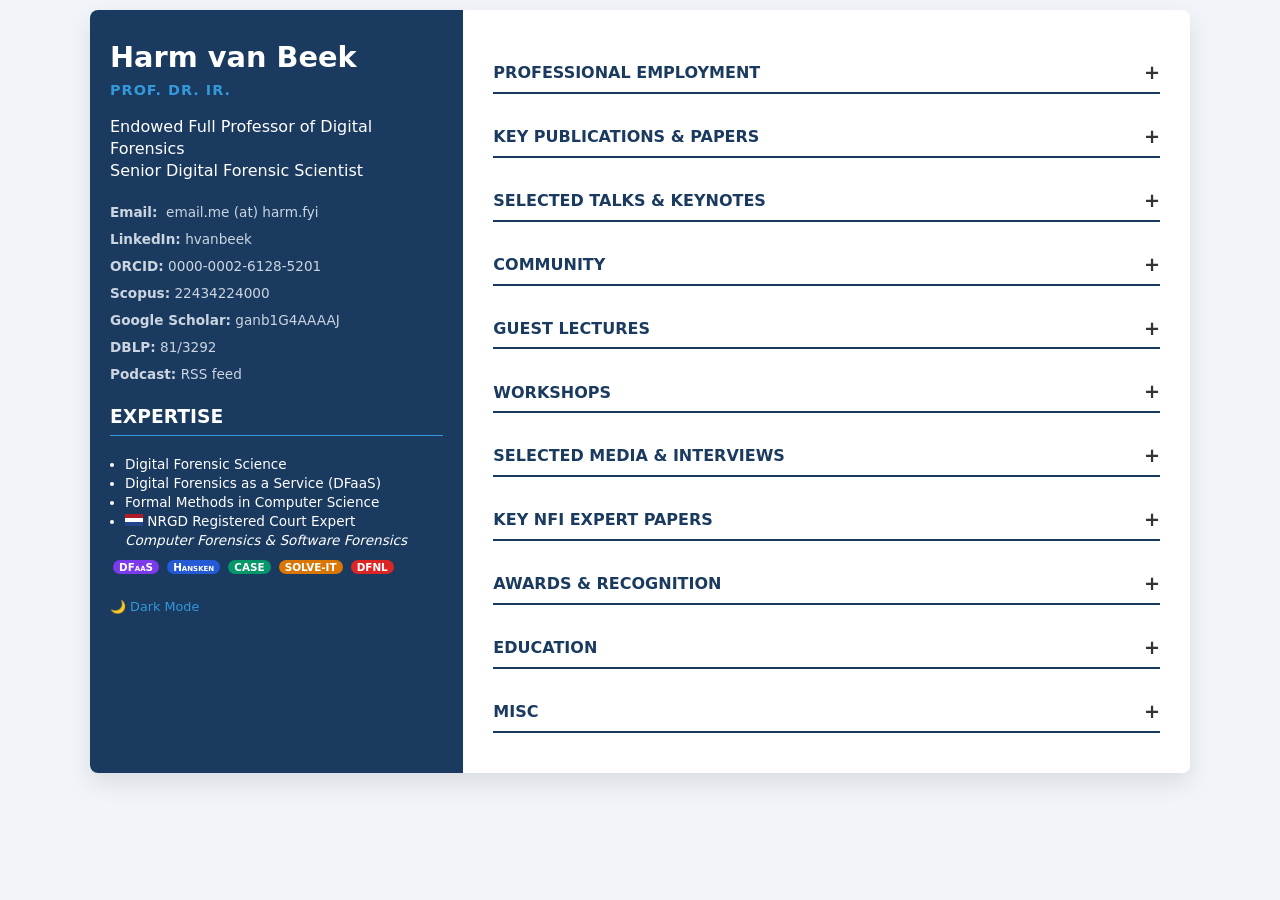
==== commit 5d79604d: "DFNL tag added" ====
--- a/index.html
+++ b/index.html
@@ -40,6 +40,7 @@
 		<span class="tag tag-hansken" onclick="filterTag('hansken')">Hansken</span>
 		<span class="tag tag-case" onclick="filterTag('case')">CASE</span>
 		<span class="tag tag-solveit" onclick="filterTag('solveit')">SOLVE-IT</span>
+        <span class="tag tag-dfnl" onclick="filterTag('dfnl')">DFNL</span>
 
         <div id="theme-toggle" style="margin-top: 20px; cursor: pointer; font-size: 0.8rem; color: var(--accent);">🌙 Dark Mode</div>
 
@@ -352,9 +353,11 @@
         </div>
         <div id="community" class="collapsible-content collapsed">
             <div class="entry">
-                <span class="entry-date">Symposium co-founder &amp; co-organizer | since 2026  <a href="https://dfnl.ou.nl" class="link-btn" target="_blank">dfnl.ou.nl</a></span>
-                <span class="entry-title">Dutch Digital Forensic Doctorate Seminar (DFNL)</span>
-                <span class="entry-desc">Recurring online forum for early-career researchers and PhD students from Dutch universities to present and discuss recent developments in digital forensics.</span>
+                <span class="entry-date">Seminar co-founder &amp; co-organizer | since 2026</span> <span class="tag tag-dfnl">DFNL</span>
+                <span class="entry-title">Dutch Digital Forensic Doctorate Seminar (DFNL) <a href="https://dfnl.ou.nl/" class="link-btn" target="_blank">dfnl.ou.nl</a></span>
+                <span class="entry-desc">Recurring online forum for early-career researchers and PhD students from Dutch universities to present and discuss recent developments in digital forensics.
+                    
+                </span>
             </div>
             <div class="entry">
                 <span class="entry-date">Conference co-organizer | since 2023</span>
--- a/styles.css
+++ b/styles.css
@@ -10,6 +10,7 @@
     --tag-case: #059669;
     --tag-dfaas: #7c3aed;
     --tag-solveit: #d97706;
+    --tag-dfnl: #dc2626;
 }
 
 body { font-family: 'Inter', system-ui, -apple-system, sans-serif; line-height: 1.4; color: var(--text); background: #f1f5f9; margin: 0; padding: 10px; overflow-x: hidden; }
@@ -50,6 +51,7 @@
 .tag-case { background: var(--tag-case); }
 .tag-dfaas { background: var(--tag-dfaas); }
 .tag-solveit { background: var(--tag-solveit); }
+.tag-dfnl { background: var(--tag-dfnl); }
 
 .link-btn { 
     display: inline-block; margin-top: 0px; padding: 0px 2px; font-size: 0.75rem; font-weight: normal;
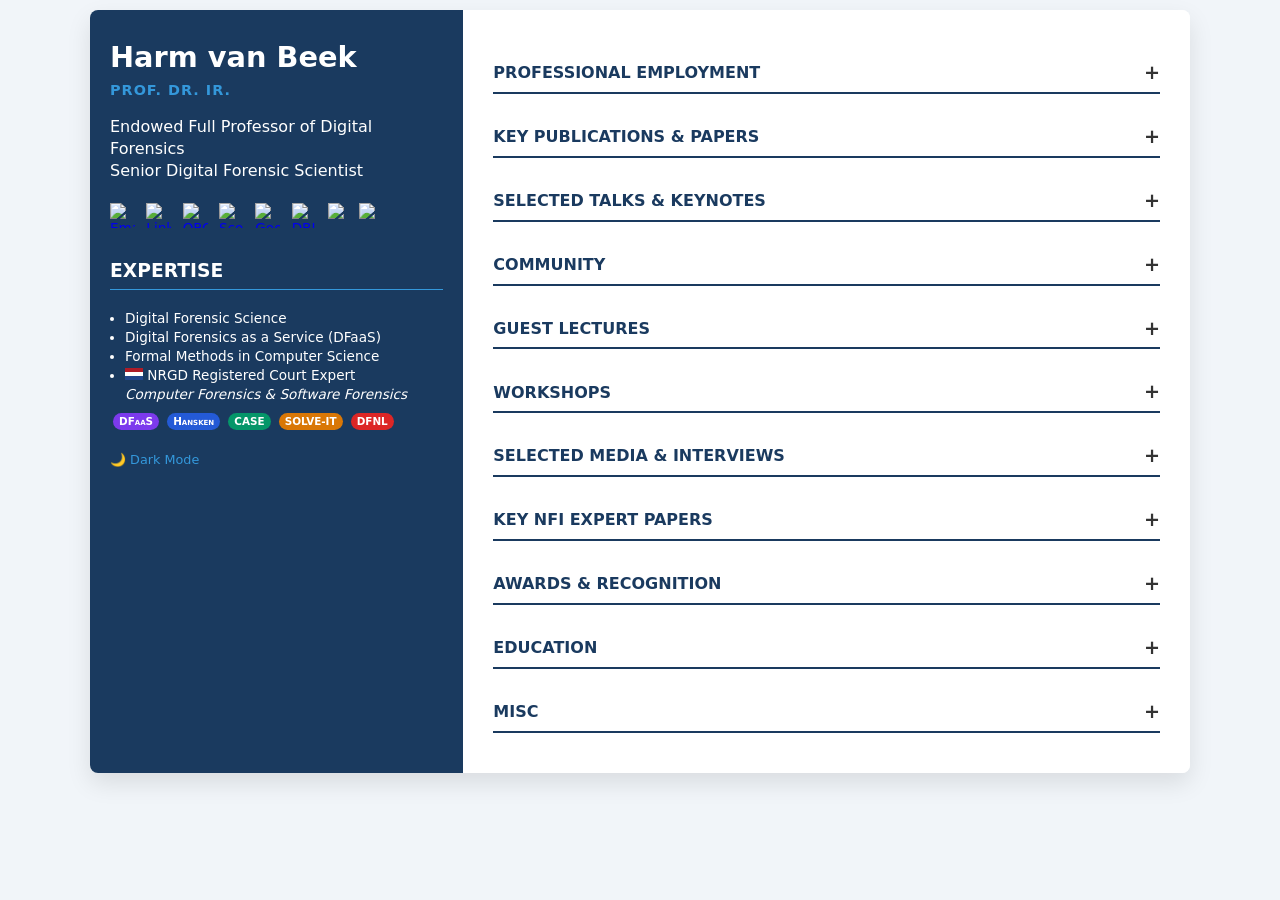
==== commit ac5bcde6: "icons for social media links, and added hover effects for the tags in the sidebar, added some items" ====
--- a/index.html
+++ b/index.html
@@ -3,6 +3,7 @@
 <head>
     <meta charset="UTF-8">
     <meta name="viewport" content="width=device-width, initial-scale=1.0">
+    <link rel="icon" type="image/png" href="https://harm.fyi/prof-harm.png">
     <title>Harm van Beek</title>
     <link rel="stylesheet" href="styles.css">
 </head>
@@ -16,13 +17,14 @@
 		Senior Digital Forensic Scientist</p>
         
         <div class="contact-info">
-            <div class="contact-item"><strong>Email:</strong>&nbsp; email.me (at) harm.fyi</div>
-            <div class="contact-item"><strong>LinkedIn:</strong>&nbsp; <a href="https://linkedin.com/in/hvanbeek" target="_blank">hvanbeek</a></div>
-            <div class="contact-item"><strong>ORCID:</strong>&nbsp; <a href="https://orcid.org/0000-0002-6128-5201" target="_blank">0000-0002-6128-5201</a></div>
-            <div class="contact-item"><strong>Scopus:</strong>&nbsp; <a href="https://www.scopus.com/authid/detail.uri?authorId=22434224000" target="_blank">22434224000</a></div>
-			<div class="contact-item"><strong>Google Scholar:</strong>&nbsp; <a href="https://scholar.google.nl/citations?user=ganb1G4AAAAJ" target="_blank">ganb1G4AAAAJ</a></div>
-            <div class="contact-item"><strong>DBLP:</strong>&nbsp; <a href="https://dblp.org/pid/81/3292.html" target="_blank">81/3292</a></div>           
-            <div class="contact-item"><strong><a href="podcast.html" target="_blank">Podcast</a>:</strong>&nbsp; <a href="podcast-rss.xml" target="_blank">RSS feed</a></div>
+                <a href="mailto:email.me@harm.fyi" data-tooltip="email.me@harm.fyi" target="_blank"><img src="https://img.icons8.com/?size=100&id=jicLxt1sA2qa&format=png&color=FFFFFF" alt="Email"></a>
+                <a href="https://linkedin.com/in/hvanbeek" data-tooltip="hvanbeek" target="_blank"><img src="https://cdn.jsdelivr.net/gh/homarr-labs/dashboard-icons/webp/linkedin.webp" alt="LinkedIn"></a>
+                <a href="https://orcid.org/0000-0002-6128-5201" data-tooltip="0000-0002-6128-5201" target="_blank"><img src="https://dashboardicons.com/api/icons/external/simpleicons/orcid/brand.png" alt="ORCID"></a>
+                <a href="https://www.scopus.com/authid/detail.uri?authorId=22434224000" data-tooltip="22434224000" target="_blank"><img src="https://img.icons8.com/?size=100&id=P1immY1EccPf&format=png&color=000000" alt="Scopus"></a>
+			    <a href="https://scholar.google.nl/citations?user=ganb1G4AAAAJ" data-tooltip="ganb1G4AAAAJ" target="_blank"><img src="https://cdn.jsdelivr.net/gh/homarr-labs/dashboard-icons/png/google-scholar.png" alt="Google Scholar"></a>
+                <a href="https://dblp.org/pid/81/3292.html" data-tooltip="81/3292" target="_blank"><img src="https://img.icons8.com/?size=100&id=I6ymeh89fLgT&format=png&color=000000" alt="DBLP"></a>
+                <a href="podcast.html" data-tooltip="podcast" target="_blank"><img src="https://img.icons8.com/?size=100&id=8XhS2MrAHUXV&format=png&color=FFFFFF" alt="Podcast"></a>
+                <a href="podcast-rss.xml" data-tooltip="podcast RSS" target="_blank"><img src="https://img.icons8.com/?size=100&id=13841&format=png&color=000000" alt="RSS feed"></a>
         </div>
 
         <div style="margin-top:20px;">
@@ -91,9 +93,10 @@
             </div>
             <div class="entry">
                 <span class="entry-date">Aug 2026</span>
-                <span class="entry-title"><div class="dutch-flag"></div> Landecks normatieve ideaal en de technische realiteit: naar een gefaseerd toetsingskader</span>
-                <span class="entry-desc">H. van Beek, M. Egberts. Expertise &amp; Recht.</span>
-                <a href="https://www.uitgeverijparis.nl/nl/reader/2000000195/2000001838" class="link-btn" target="_blank">link</a>&nbsp;<a href="bib/beek_landeck_2026.bib" target="_blank" class="link-btn">BibTeX</a>
+                <span class="entry-title">Landeck’s normative ideal and technical reality: towards a phased assessment framework</span>
+                <span class="entry-desc">H. van Beek, M. Egberts. English translation. Expertise &amp; Recht (Dutch version).</span>
+                <a href="https://doi.org/10.5281/zenodo.24146864" class="link-btn" target="_blank">DOI</a>&nbsp;<a href="bib/beek_landeck_2026.bib" target="_blank" class="link-btn">BibTeX</a>
+                <a href="https://www.uitgeverijparis.nl/nl/reader/2000000195/2000001838" class="link-btn" target="_blank">NL</a>
             </div>
             <div class="entry">
                 <span class="entry-date">Jul 2026</span> <span class="tag tag-hansken">Hansken</span>
@@ -140,11 +143,16 @@
                 <a href="https://doi.org/10.1016/j.fsidi.2025.301864" class="link-btn" target="_blank">DOI</a>&nbsp;<a href="#" onclick="downloadBibtex('10.1016/j.fsidi.2025.301864').catch(error => console.error(error)); return false;" class="link-btn">BibTeX</a>
             </div>
             <div class="entry">
+                <span class="entry-date">Jul 2024</span>
+                <span class="entry-title">Was the clock correct? Exploring timestamp interpretation through time anchors for digital forensic event reconstruction</span>
+                <span class="entry-desc">C. Vanini, C. Hargreaves, H. van Beek, F. Breitinger. Digital Forensic Research Conference (DFRWS) USA 2024</span>
+                <a href="https://doi.org/10.1016/j.fsidi.2024.301759" class="link-btn" target="_blank">DOI</a>&nbsp;<a href="#" onclick="downloadBibtex('10.1016/j.fsidi.2024.301759').catch(error => console.error(error)); return false;" class="link-btn">BibTeX</a>
+            </div>
+            <div class="entry">
                 <span class="entry-date">Jun 2023</span> <span class="tag tag-hansken">Hansken</span>
                 <span class="entry-title">ChatGPT as a copilot for investigating digital evidence</span>
                 <span class="entry-desc">H. Henseler, H. van Beek. LegalAIIA 2023, in conjunction with ICAIL 2023</span>
                 <a href="https://ceur-ws.org/Vol-3423/paper6.pdf" class="link-btn" target="_blank">link</a>&nbsp;<a href="bib/henseler_chatgpt_2023.bib" target="_blank" class="link-btn">BibTeX</a>
-
             </div>
             <div class="entry">
                 <span class="entry-date">Dec 2020</span> <span class="tag tag-dfaas">DFaaS</span><span class="tag tag-hansken">Hansken</span>
@@ -462,8 +470,23 @@
         </div>
         <div id="guest" class="collapsible-content collapsed">
             <div class="entry">
+                <span class="entry-date">Guest Lecture | Nov 2026</span>
+                <span class="entry-title">Introduction to large scale forensics data analysis</span>
+                <span class="entry-desc">Master Security and Network Engineering, University of Amsterdam</span>
+            </div>
+            <div class="entry">
+                <span class="entry-date">Lecture | Sep 2026, Nov 2025, Oct 2024, May 2023, Jun 2021</span>
+                <span class="entry-title">Recording and reporting digital forensic investigations</span>
+                <span class="entry-desc">Software engineers, NFI</span>
+            </div>
+            <div class="entry">
+                <span class="entry-date"> Lecture | Sep 2026, Oct 2025, Sep 2024, May 2023, Oct 2021, Jan 2018</span>
+                <span class="entry-title">NFI court experts and the Dutch criminal law</span>
+                <span class="entry-desc">Software engineers, NFI</span>
+            </div>
+            <div class="entry">
                 <span class="entry-date">Guest Lecture | Mar 2026</span>
-                <span class="entry-title"><div class="dutch-flag"></div> NFI Court experts</span>
+                <span class="entry-title"><div class="dutch-flag"></div>NFI Court experts</span>
                 <span class="entry-desc">Criminal Evidence, Master of Laws, Open Universiteit</span>
             </div>
             <div class="entry">
@@ -472,21 +495,11 @@
                 <span class="entry-desc">Forensic advisors for the Dutch Judiciary, SSR/NFI</span>
             </div>
             <div class="entry">
-                <span class="entry-date">Guest Lecture | Nov 2025, Oct 2024, May 2023, Jun 2021</span>
-                <span class="entry-title">Recording and reporting digital forensic investigations</span>
-                <span class="entry-desc">Software engineers, NFI</span>
-            </div>
-            <div class="entry">
                 <span class="entry-date">Guest Lecture | Oct 2025, Oct 2024, Oct 2023</span>
                 <span class="entry-title">Large scale digital forensics</span>
                 <span class="entry-desc">Master Information Security, NTNU, Norway <small>(virtual)</small></span>
             </div>
             <div class="entry">
-                <span class="entry-date">Guest Lecture | Oct 2025, Sep 2024, May 2023, Oct 2021, Jan 2018</span>
-                <span class="entry-title">NFI court experts and the Dutch criminal law</span>
-                <span class="entry-desc">Software engineers, NFI</span>
-            </div>
-            <div class="entry">
                 <span class="entry-date">Guest Lecture | Sep 2025, Dec 2023, Jun 2023, Mar 2023</span> <span class="tag tag-hansken">Hansken</span>
                 <span class="entry-title">Introduction to Hansken</span>
                 <span class="entry-desc">Judges in training, SSR/NFI</span>
@@ -568,6 +581,11 @@
             <span class="collapse-icon" id="workshops-icon">+</span>
         </div>
         <div id="workshops" class="collapsible-content collapsed">
+            <div class="entry">
+                <span class="entry-date">Workshop | Oct 2026</span> <span class="tag tag-hansken">Hansken</span>
+                <span class="entry-title">Improving the automated filtering of legal privileged information from large datasets</span>
+                <span class="entry-desc">DevCon Day Zero, Hansken.io 2026, The Hague, The Netherlands</span>
+            </div>
             <div class="entry">
                 <span class="entry-date">Workshop | Mar 2026, Oct 2025</span> <span class="tag tag-solveit">SOLVE-IT</span><span class="tag tag-hansken">Hansken</span>
                 <span class="entry-title">SOLVE-IT: improving the quality of digital investigations</span>
--- a/styles.css
+++ b/styles.css
@@ -21,6 +21,18 @@
 .sidebar h1 { font-size: 1.8rem; margin: 0; line-height: 1.2; }
 .sidebar h2 { font-size: 0.9rem; color: var(--accent); text-transform: uppercase; letter-spacing: 1px; margin-top: 5px; }
 .contact-info { margin-top: 20px; font-size: 0.85rem; }
+.contact-info a { display: inline-flex; position: relative; }
+.contact-info a:hover img, .contact-info a:focus-visible img { transform: scale(1.3); }
+.contact-info a:focus-visible { outline: 2px solid var(--accent); outline-offset: 3px; }
+.contact-info a::before, .contact-info a::after { position: absolute; z-index: 1; opacity: 0; visibility: hidden; pointer-events: none; transition: opacity 0.2s ease, transform 0.2s ease; }
+.contact-info a::before { content: ""; bottom: calc(100% + 3px); left: 50%; transform: translate(-50%, 4px); border: 5px solid transparent; border-top-color: #0f172a; }
+.contact-info a::after { content: attr(data-tooltip); bottom: calc(100% + 12px); left: 50%; transform: translate(-50%, 4px); padding: 6px 9px; border-radius: 4px; background: #0f172a; color: white; font-size: 0.75rem; line-height: 1.3; text-align: center; white-space: normal; overflow-wrap: anywhere; width: max-content; max-width: min(280px, calc(100vw - 32px)); }
+.contact-info a:hover::before, .contact-info a:hover::after, .contact-info a:focus-visible::before, .contact-info a:focus-visible::after { opacity: 1; visibility: visible; transform: translate(-50%, 0); }
+.contact-info a:first-child::after { left: 0; transform: translateY(4px); }
+.contact-info a:last-child::after { right: 0; left: auto; transform: translateY(4px); }
+.contact-info a:hover:first-child::after, .contact-info a:focus-visible:first-child::after, .contact-info a:hover:last-child::after, .contact-info a:focus-visible:last-child::after { transform: translateY(0); }
+.contact-info img { display: block; width: 25px; height: 25px; margin-right: 7px; transition: transform 0.2s ease; }
+.contact-info img[alt="Podcast"], .contact-info img[alt="RSS feed"] { width: 20px; height: 20px; }
 .contact-item { color: #cbd5e1; margin-bottom: 8px; display: flex; align-items: center; }
 .contact-item a { color: #cbd5e1; text-decoration: none; word-break: break-all; }
 .entry-desc a { color: #1a3a5f; text-decoration: underline; word-break: break-all; }
@@ -44,7 +56,9 @@
 .entry-title { font-weight: 700; display: block; margin: 2px 0; }
 .entry-desc { font-size: 0.9rem; color: #4b5563; }
 
-.tag { font-size: 0.65rem; padding: 1px 6px; border-radius: 10px; font-weight: 700; color: white; margin-left: 3px; font-variant: small-caps; cursor: pointer; }
+.tag { display: inline-block; font-size: 0.65rem; line-height: 1.4; padding: 1px 6px; border-radius: 10px; font-weight: 700; color: white; margin-left: 3px; font-variant: small-caps; cursor: pointer; }
+.sidebar > .tag { transition: transform 0.2s ease; }
+.sidebar > .tag:hover { transform: scale(1.15); }
 .grayed { opacity: 0.5; }
 .hidden { display: none; }
 .tag-hansken { background: var(--tag-hansken); }
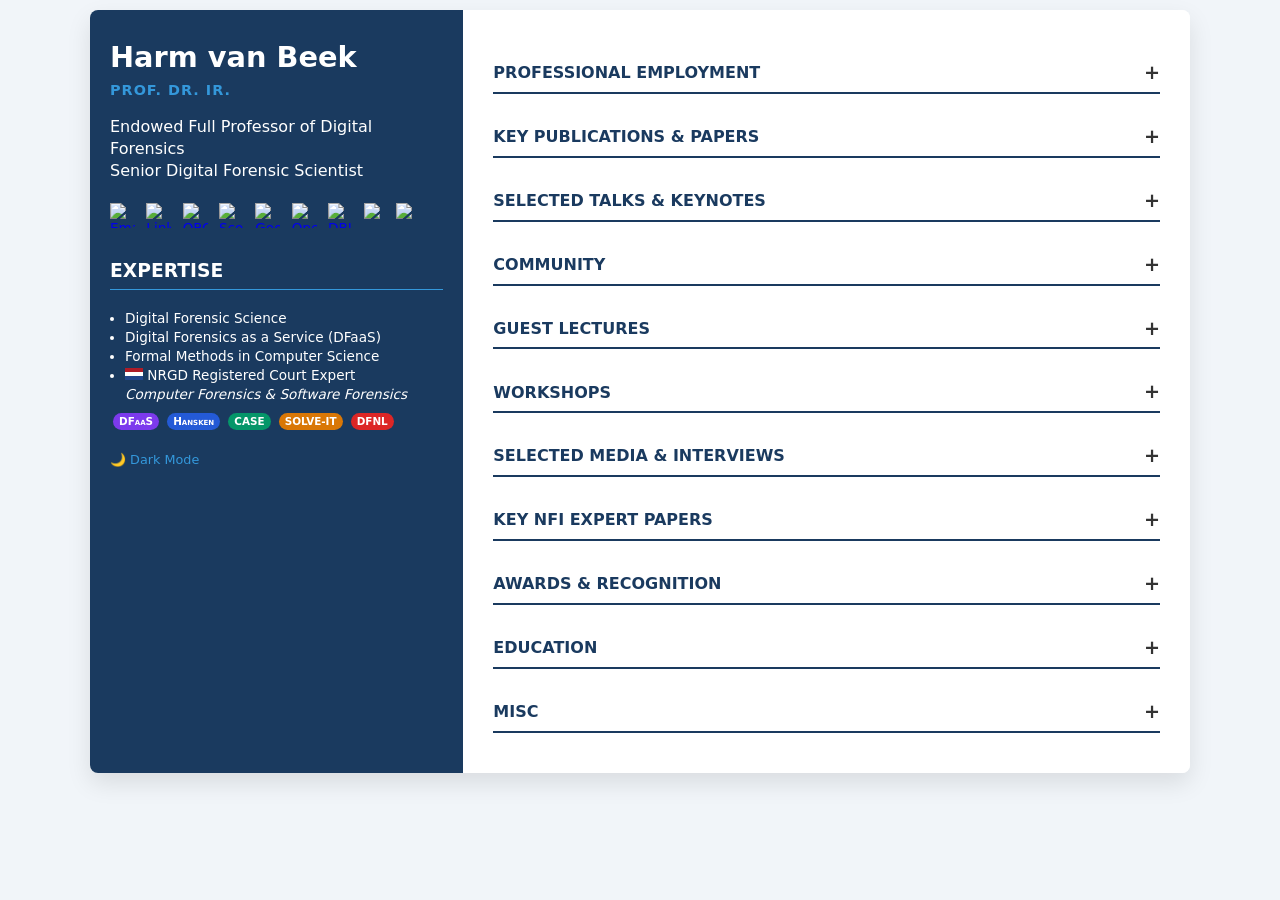
==== commit 04967f64: "OpenAlex link added" ====
--- a/index.html
+++ b/index.html
@@ -22,6 +22,7 @@
                 <a href="https://orcid.org/0000-0002-6128-5201" data-tooltip="0000-0002-6128-5201" target="_blank"><img src="https://dashboardicons.com/api/icons/external/simpleicons/orcid/brand.png" alt="ORCID"></a>
                 <a href="https://www.scopus.com/authid/detail.uri?authorId=22434224000" data-tooltip="22434224000" target="_blank"><img src="https://img.icons8.com/?size=100&id=P1immY1EccPf&format=png&color=000000" alt="Scopus"></a>
 			    <a href="https://scholar.google.nl/citations?user=ganb1G4AAAAJ" data-tooltip="ganb1G4AAAAJ" target="_blank"><img src="https://cdn.jsdelivr.net/gh/homarr-labs/dashboard-icons/png/google-scholar.png" alt="Google Scholar"></a>
+                <a href="https://openalex.org/authors/a5028212750" data-tooltip="A5028212750" target="_blank"><img src="https://openalex.org/brand-assets/openalex-mark-white.png" alt="OpenAlex"></a>
                 <a href="https://dblp.org/pid/81/3292.html" data-tooltip="81/3292" target="_blank"><img src="https://img.icons8.com/?size=100&id=I6ymeh89fLgT&format=png&color=000000" alt="DBLP"></a>
                 <a href="podcast.html" data-tooltip="podcast" target="_blank"><img src="https://img.icons8.com/?size=100&id=8XhS2MrAHUXV&format=png&color=FFFFFF" alt="Podcast"></a>
                 <a href="podcast-rss.xml" data-tooltip="podcast RSS" target="_blank"><img src="https://img.icons8.com/?size=100&id=13841&format=png&color=000000" alt="RSS feed"></a>
